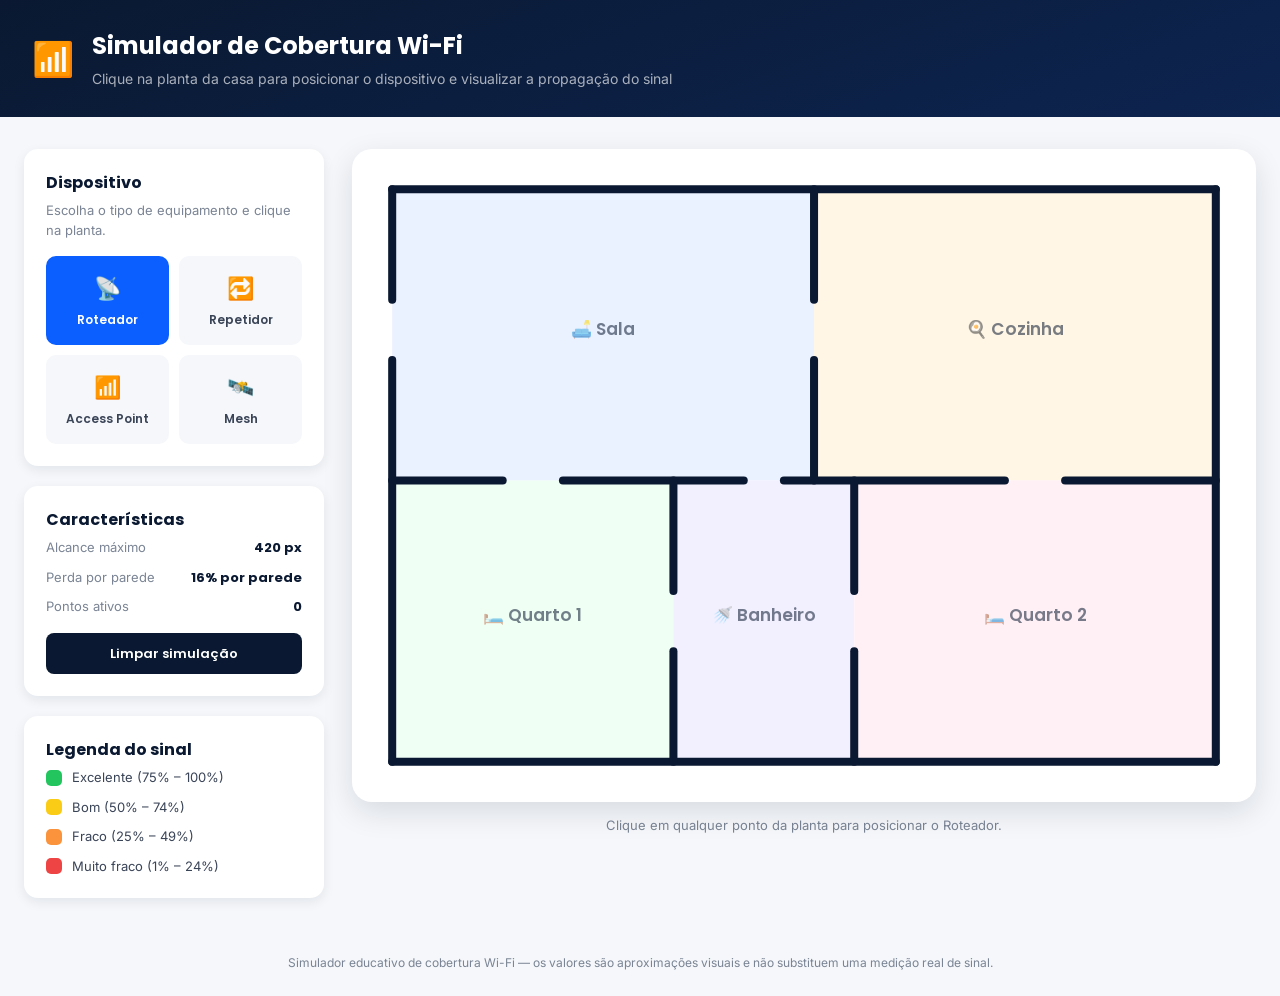
==== simulador-wifi/index.html @ d5f73949 "Tema escuro com marca, fotos reais e simulador de cobertura Wi-Fi - Hero e demais secoes em azul-mar" ====
<!DOCTYPE html>
<html lang="pt-BR">
<head>
    <meta charset="UTF-8">
    <meta name="viewport" content="width=device-width, initial-scale=1.0">
    <title>Simulador de Cobertura Wi-Fi | Planta da Casa</title>
    <meta name="description" content="Simulador interativo de cobertura de sinal Wi-Fi dentro de uma casa, com cálculo em tempo real baseado em distância e paredes atravessadas.">

    <link rel="preconnect" href="https://fonts.googleapis.com">
    <link rel="preconnect" href="https://fonts.gstatic.com" crossorigin>
    <link href="https://fonts.googleapis.com/css2?family=Inter:wght@400;500;600&family=Poppins:wght@600;700;800&display=swap" rel="stylesheet">

    <link rel="stylesheet" href="css/style.css">
</head>
<body>

    <!-- ===================== CABEÇALHO ===================== -->
    <header class="app-header">
        <div class="app-header__title">
            <span class="app-header__icon">📶</span>
            <div>
                <h1>Simulador de Cobertura Wi-Fi</h1>
                <p>Clique na planta da casa para posicionar o dispositivo e visualizar a propagação do sinal</p>
            </div>
        </div>
    </header>

    <!-- ===================== LAYOUT PRINCIPAL ===================== -->
    <main class="app-main">

        <!-- ---------- PAINEL LATERAL ---------- -->
        <aside class="panel">

            <section class="panel__group">
                <h2 class="panel__title">Dispositivo</h2>
                <p class="panel__hint">Escolha o tipo de equipamento e clique na planta.</p>

                <div class="device-selector" id="device-selector">
                    <button type="button" class="device-btn is-active" data-device="router">
                        <span class="device-btn__icon">📡</span>
                        <span class="device-btn__label">Roteador</span>
                    </button>
                    <button type="button" class="device-btn" data-device="repeater">
                        <span class="device-btn__icon">🔁</span>
                        <span class="device-btn__label">Repetidor</span>
                    </button>
                    <button type="button" class="device-btn" data-device="accesspoint">
                        <span class="device-btn__icon">📶</span>
                        <span class="device-btn__label">Access Point</span>
                    </button>
                    <button type="button" class="device-btn" data-device="mesh">
                        <span class="device-btn__icon">🛰️</span>
                        <span class="device-btn__label">Mesh</span>
                    </button>
                </div>

                <p class="panel__note" id="device-note">
                    No modo Mesh, cada clique adiciona um novo ponto de rede.
                </p>
            </section>

            <section class="panel__group">
                <h2 class="panel__title">Características</h2>
                <ul class="device-specs" id="device-specs">
                    <li><span>Alcance máximo</span><strong id="spec-range">—</strong></li>
                    <li><span>Perda por parede</span><strong id="spec-wallloss">—</strong></li>
                    <li><span>Pontos ativos</span><strong id="spec-nodes">0</strong></li>
                </ul>
                <button type="button" class="btn-clear" id="btn-clear">Limpar simulação</button>
            </section>

            <section class="panel__group">
                <h2 class="panel__title">Legenda do sinal</h2>
                <ul class="legend">
                    <li><span class="legend__swatch legend__swatch--excellent"></span> Excelente (75% – 100%)</li>
                    <li><span class="legend__swatch legend__swatch--good"></span> Bom (50% – 74%)</li>
                    <li><span class="legend__swatch legend__swatch--weak"></span> Fraco (25% – 49%)</li>
                    <li><span class="legend__swatch legend__swatch--veryweak"></span> Muito fraco (1% – 24%)</li>
                </ul>
            </section>

        </aside>

        <!-- ---------- ÁREA DA PLANTA ---------- -->
        <section class="stage">

            <div class="stage__viewport" id="stage-viewport">

                <!-- Camada 1 (fundo): piso dos cômodos e rótulos -->
                <svg id="house-svg-base" class="house-svg" viewBox="0 0 900 650" preserveAspectRatio="xMidYMid meet" xmlns="http://www.w3.org/2000/svg">
                    <g id="rooms-layer">
                        <rect class="room-floor room-floor--sala" x="40" y="40" width="420" height="290" rx="4"></rect>
                        <rect class="room-floor room-floor--cozinha" x="460" y="40" width="400" height="290" rx="4"></rect>
                        <rect class="room-floor room-floor--quarto1" x="40" y="330" width="280" height="280" rx="4"></rect>
                        <rect class="room-floor room-floor--banheiro" x="320" y="330" width="180" height="280" rx="4"></rect>
                        <rect class="room-floor room-floor--quarto2" x="500" y="330" width="360" height="280" rx="4"></rect>
                    </g>

                    <g id="labels-layer" class="labels-layer">
                        <text x="250" y="185" text-anchor="middle">🛋️ Sala</text>
                        <text x="660" y="185" text-anchor="middle">🍳 Cozinha</text>
                        <text x="180" y="470" text-anchor="middle">🛏️ Quarto 1</text>
                        <text x="410" y="470" text-anchor="middle">🚿 Banheiro</text>
                        <text x="680" y="470" text-anchor="middle">🛏️ Quarto 2</text>
                    </g>
                </svg>

                <!-- Camada 2 (meio): mapa de calor do sinal Wi-Fi -->
                <canvas id="heatmap-canvas" class="heatmap-canvas" width="900" height="650"></canvas>

                <!-- Camada 3 (frente): paredes e dispositivos, sempre visíveis sobre o mapa de calor -->
                <svg id="house-svg-overlay" class="house-svg" viewBox="0 0 900 650" preserveAspectRatio="xMidYMid meet" xmlns="http://www.w3.org/2000/svg">
                    <!-- Paredes: desenhadas dinamicamente pelo JavaScript a partir do array WALLS -->
                    <g id="walls-layer"></g>

                    <!-- Dispositivos posicionados pelo usuário -->
                    <g id="devices-layer"></g>
                </svg>

                <!-- Tooltip flutuante com a intensidade do sinal no ponto do cursor -->
                <div class="signal-tooltip" id="signal-tooltip" hidden></div>

            </div>

            <p class="stage__hint" id="stage-hint">Clique em qualquer ponto da planta para posicionar o Roteador.</p>
            <p class="stage__warning" id="stage-warning" hidden></p>

        </section>

    </main>

    <footer class="app-footer">
        <p>Simulador educativo de cobertura Wi-Fi — os valores são aproximações visuais e não substituem uma medição real de sinal.</p>
    </footer>

    <script src="js/script.js"></script>
</body>
</html>
---- simulador-wifi/css/style.css ----
/* =========================================================================
   SIMULADOR DE COBERTURA WI-FI
   Folha de estilos
   ========================================================================= */

/* ---------- RESET ---------- */
*,
*::before,
*::after {
    margin: 0;
    padding: 0;
    box-sizing: border-box;
}

/* ---------- VARIÁVEIS ---------- */
:root {
    --color-blue: #0B5FFF;
    --color-blue-dark: #0A1931;
    --color-gray-light: #F5F7FA;
    --color-white: #FFFFFF;
    --color-text: #3A4457;
    --color-text-light: #7A8494;

    /* Cores do mapa de calor */
    --signal-excellent: #22C55E;
    --signal-good: #FACC15;
    --signal-weak: #FB923C;
    --signal-veryweak: #EF4444;

    --font-heading: 'Poppins', sans-serif;
    --font-body: 'Inter', sans-serif;

    --shadow-sm: 0 4px 12px rgba(10, 25, 49, 0.08);
    --shadow-md: 0 10px 30px rgba(10, 25, 49, 0.12);

    --radius-md: 14px;
    --radius-lg: 20px;

    --transition: all 0.25s ease;
}

body {
    font-family: var(--font-body);
    background-color: var(--color-gray-light);
    color: var(--color-text);
    line-height: 1.5;
}

h1, h2 {
    font-family: var(--font-heading);
    color: var(--color-blue-dark);
}

button {
    font: inherit;
    cursor: pointer;
    border: none;
    background: none;
}

ul {
    list-style: none;
}

/* ---------- CABEÇALHO ---------- */
.app-header {
    background: linear-gradient(160deg, var(--color-blue-dark) 0%, #0d2450 100%);
    padding: 28px 32px;
}

.app-header__title {
    display: flex;
    align-items: center;
    gap: 18px;
    max-width: 1280px;
    margin: 0 auto;
}

.app-header__icon {
    font-size: 34px;
    flex-shrink: 0;
}

.app-header__title h1 {
    color: var(--color-white);
    font-size: 24px;
    font-weight: 700;
}

.app-header__title p {
    color: rgba(255, 255, 255, 0.65);
    font-size: 14px;
    margin-top: 4px;
}

/* ---------- LAYOUT PRINCIPAL ---------- */
.app-main {
    max-width: 1280px;
    margin: 0 auto;
    padding: 32px 24px;
    display: grid;
    grid-template-columns: 300px 1fr;
    gap: 28px;
    align-items: start;
}

/* ---------- PAINEL LATERAL ---------- */
.panel {
    display: flex;
    flex-direction: column;
    gap: 20px;
    position: sticky;
    top: 24px;
}

.panel__group {
    background-color: var(--color-white);
    border-radius: var(--radius-md);
    box-shadow: var(--shadow-sm);
    padding: 22px;
}

.panel__title {
    font-size: 16px;
    margin-bottom: 6px;
}

.panel__hint {
    font-size: 13px;
    color: var(--color-text-light);
    margin-bottom: 16px;
}

.panel__note {
    font-size: 12px;
    color: var(--color-blue);
    margin-top: 14px;
    background-color: rgba(11, 95, 255, 0.08);
    padding: 10px 12px;
    border-radius: 8px;
    display: none;
}

.panel__note.is-visible {
    display: block;
}

/* Seletor de dispositivo */
.device-selector {
    display: grid;
    grid-template-columns: 1fr 1fr;
    gap: 10px;
}

.device-btn {
    display: flex;
    flex-direction: column;
    align-items: center;
    gap: 6px;
    padding: 14px 8px;
    border-radius: 10px;
    border: 2px solid var(--color-gray-light);
    background-color: var(--color-gray-light);
    transition: var(--transition);
}

.device-btn__icon {
    font-size: 22px;
}

.device-btn__label {
    font-family: var(--font-heading);
    font-size: 12px;
    font-weight: 600;
    color: var(--color-text);
}

.device-btn:hover {
    border-color: var(--color-blue);
    transform: translateY(-2px);
}

.device-btn.is-active {
    background-color: var(--color-blue);
    border-color: var(--color-blue);
}

.device-btn.is-active .device-btn__label {
    color: var(--color-white);
}

/* Especificações do dispositivo ativo */
.device-specs {
    display: flex;
    flex-direction: column;
    gap: 10px;
    margin-bottom: 16px;
}

.device-specs li {
    display: flex;
    justify-content: space-between;
    align-items: center;
    font-size: 13px;
    color: var(--color-text-light);
}

.device-specs strong {
    color: var(--color-blue-dark);
    font-family: var(--font-heading);
    font-size: 13px;
}

.btn-clear {
    width: 100%;
    padding: 11px;
    border-radius: 8px;
    background-color: var(--color-blue-dark);
    color: var(--color-white);
    font-family: var(--font-heading);
    font-weight: 600;
    font-size: 13px;
    transition: var(--transition);
}

.btn-clear:hover {
    background-color: #0d2450;
    transform: translateY(-2px);
}

/* Legenda de cores */
.legend {
    display: flex;
    flex-direction: column;
    gap: 10px;
}

.legend li {
    display: flex;
    align-items: center;
    gap: 10px;
    font-size: 13px;
    color: var(--color-text);
}

.legend__swatch {
    width: 16px;
    height: 16px;
    border-radius: 5px;
    flex-shrink: 0;
}

.legend__swatch--excellent { background-color: var(--signal-excellent); }
.legend__swatch--good { background-color: var(--signal-good); }
.legend__swatch--weak { background-color: var(--signal-weak); }
.legend__swatch--veryweak { background-color: var(--signal-veryweak); }

/* ---------- ÁREA DA PLANTA ---------- */
.stage {
    display: flex;
    flex-direction: column;
    gap: 14px;
}

.stage__viewport {
    position: relative;
    width: 100%;
    aspect-ratio: 900 / 650;
    background-color: var(--color-white);
    border-radius: var(--radius-lg);
    box-shadow: var(--shadow-md);
    overflow: hidden;
    cursor: crosshair;
}

.house-svg,
.heatmap-canvas {
    position: absolute;
    inset: 0;
    width: 100%;
    height: 100%;
}

.heatmap-canvas {
    pointer-events: none;
    /* Suaviza os blocos do mapa de calor, criando um degradê mais orgânico */
    filter: blur(9px) saturate(1.15);
    mix-blend-mode: multiply;
}

/* Piso dos cômodos */
.room-floor {
    stroke: none;
}

.room-floor--sala { fill: #EAF1FF; }
.room-floor--cozinha { fill: #FFF6E5; }
.room-floor--quarto1 { fill: #F0FFF4; }
.room-floor--banheiro { fill: #F2F0FF; }
.room-floor--quarto2 { fill: #FFF0F5; }

/* Rótulos dos cômodos */
.labels-layer text {
    font-family: var(--font-heading);
    font-size: 17px;
    font-weight: 600;
    fill: var(--color-blue-dark);
    opacity: 0.55;
    user-select: none;
}

/* Paredes (geradas via JavaScript) */
.wall-line {
    stroke: var(--color-blue-dark);
    stroke-width: 8;
    stroke-linecap: round;
}

/* Dispositivos posicionados */
.device-marker__pulse {
    fill: none;
    stroke: var(--color-blue);
    stroke-width: 2;
    opacity: 0;
    animation: devicePulse 2.2s ease-out infinite;
}

.device-marker__core {
    fill: var(--color-blue-dark);
    stroke: var(--color-white);
    stroke-width: 3;
}

.device-marker__icon {
    font-size: 18px;
    text-anchor: middle;
    dominant-baseline: central;
    pointer-events: none;
}

/* Repetidor sem sinal do Roteador para amplificar */
.device-marker--inactive {
    opacity: 0.55;
}

.device-marker--inactive .device-marker__core {
    stroke-dasharray: 3 2;
}

@keyframes devicePulse {
    0% { r: 14; opacity: 0.6; }
    100% { r: 46; opacity: 0; }
}

/* Tooltip de intensidade de sinal */
.signal-tooltip {
    position: absolute;
    pointer-events: none;
    background-color: var(--color-blue-dark);
    color: var(--color-white);
    font-family: var(--font-heading);
    font-size: 12px;
    font-weight: 600;
    padding: 6px 12px;
    border-radius: 8px;
    transform: translate(-50%, -130%);
    white-space: nowrap;
    z-index: 5;
    box-shadow: var(--shadow-sm);
}

.stage__hint {
    text-align: center;
    font-size: 13px;
    color: var(--color-text-light);
}

.stage__warning {
    text-align: center;
    font-size: 13px;
    font-weight: 600;
    color: #DC2626;
    background-color: rgba(220, 38, 38, 0.08);
    border-radius: 8px;
    padding: 8px 14px;
}

.stage__warning[hidden] {
    display: none;
}

/* ---------- RODAPÉ ---------- */
.app-footer {
    text-align: center;
    padding: 24px;
    font-size: 12px;
    color: var(--color-text-light);
}

/* ---------- RESPONSIVIDADE ---------- */
@media (max-width: 900px) {
    .app-main {
        grid-template-columns: 1fr;
    }

    .panel {
        position: static;
        flex-direction: row;
        flex-wrap: wrap;
    }

    .panel__group {
        flex: 1 1 260px;
    }
}

@media (max-width: 560px) {
    .app-header {
        padding: 22px 18px;
    }

    .app-header__title h1 {
        font-size: 19px;
    }

    .app-main {
        padding: 20px 14px;
    }

    .device-selector {
        grid-template-columns: repeat(4, 1fr);
    }

    .device-btn__label {
        font-size: 10px;
    }
}
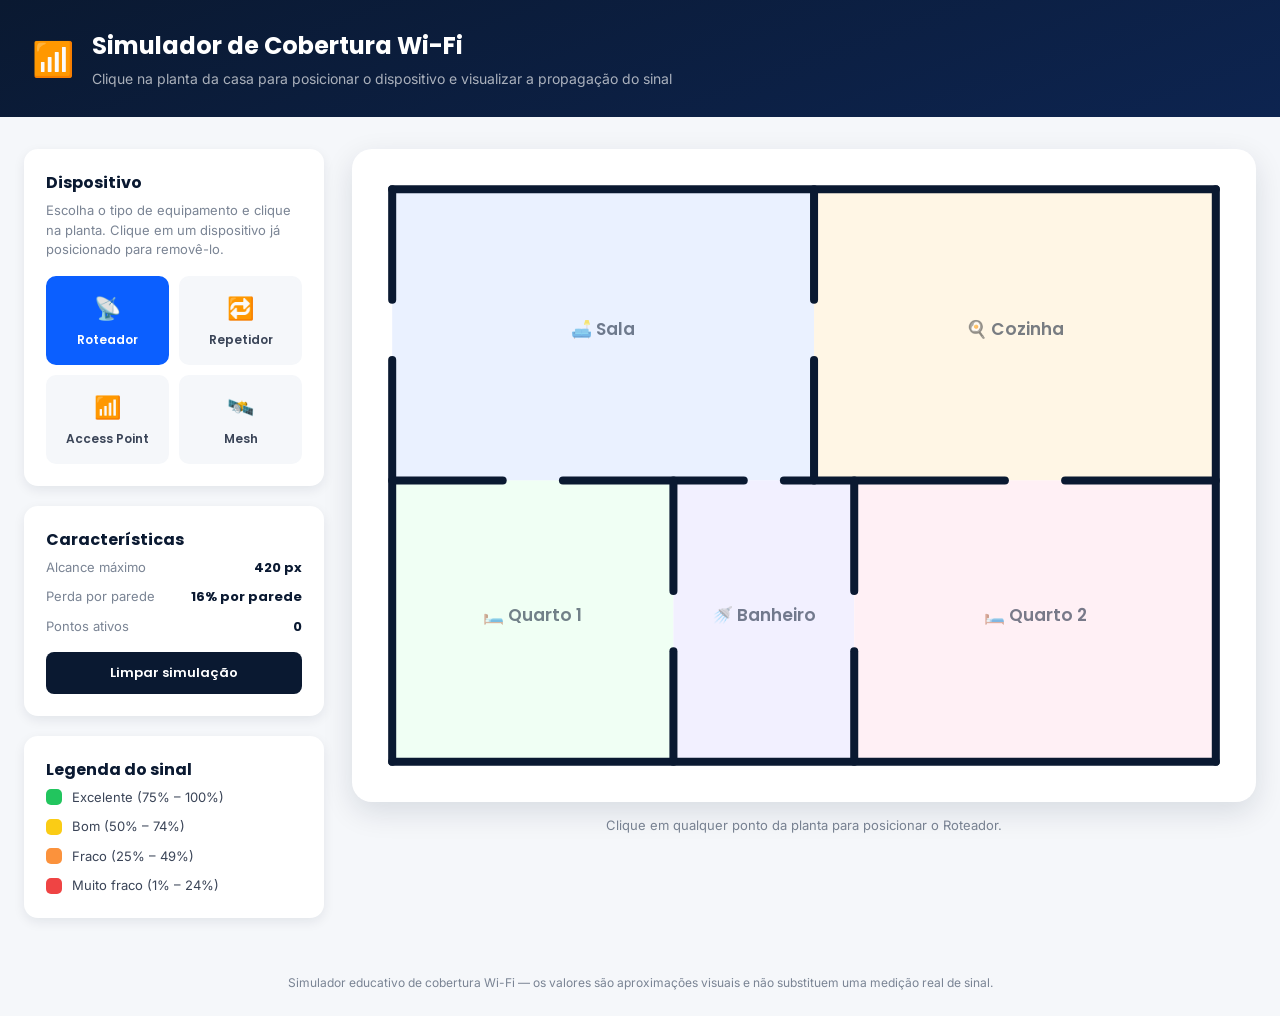
==== commit 90f24d69: "Link do simulador na navbar/rodape e melhorias no simulador Wi-Fi - Adiciona link "Simulador Wi-Fi" " ====
--- a/simulador-wifi/index.html
+++ b/simulador-wifi/index.html
@@ -33,7 +33,7 @@
 
             <section class="panel__group">
                 <h2 class="panel__title">Dispositivo</h2>
-                <p class="panel__hint">Escolha o tipo de equipamento e clique na planta.</p>
+                <p class="panel__hint">Escolha o tipo de equipamento e clique na planta. Clique em um dispositivo já posicionado para removê-lo.</p>
 
                 <div class="device-selector" id="device-selector">
                     <button type="button" class="device-btn is-active" data-device="router">
--- a/simulador-wifi/css/style.css
+++ b/simulador-wifi/css/style.css
@@ -317,6 +317,10 @@
 }
 
 /* Dispositivos posicionados */
+.device-marker {
+    cursor: pointer;
+}
+
 .device-marker__pulse {
     fill: none;
     stroke: var(--color-blue);
@@ -329,6 +333,12 @@
     fill: var(--color-blue-dark);
     stroke: var(--color-white);
     stroke-width: 3;
+    transition: var(--transition);
+}
+
+.device-marker:hover .device-marker__core {
+    fill: #EF4444;
+    stroke-width: 4;
 }
 
 .device-marker__icon {
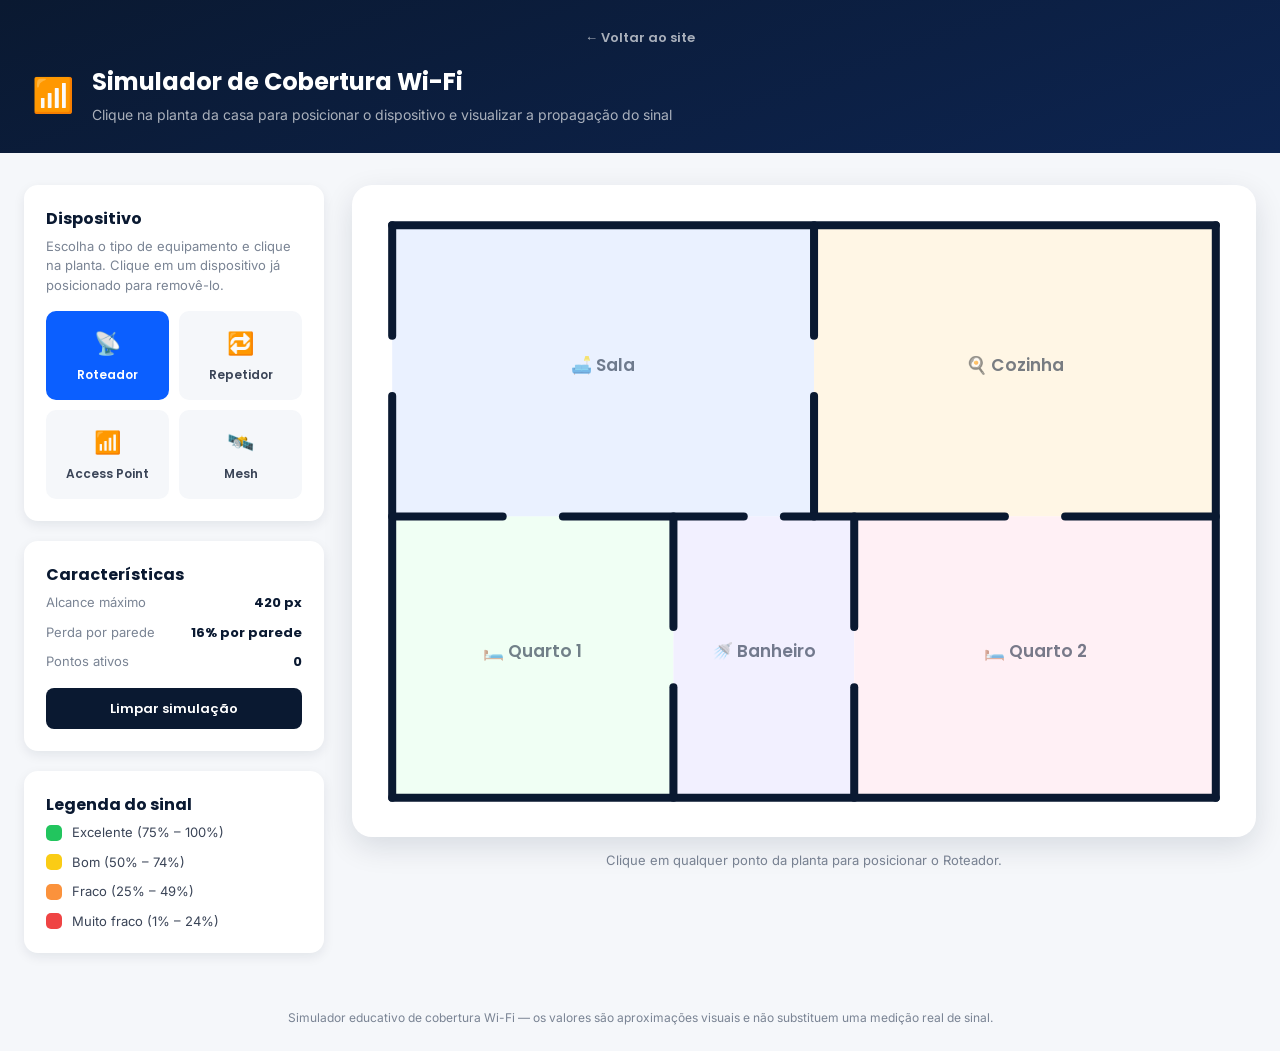
==== commit b0af3046: "Mobile first: reordena Hero, botoes maiores, fotos verticais, back no simulador Ajustes focados (sem" ====
--- a/simulador-wifi/index.html
+++ b/simulador-wifi/index.html
@@ -16,6 +16,7 @@
 
     <!-- ===================== CABEÇALHO ===================== -->
     <header class="app-header">
+        <a href="../index.html" class="app-header__back">← Voltar ao site</a>
         <div class="app-header__title">
             <span class="app-header__icon">📶</span>
             <div>
@@ -36,19 +37,19 @@
                 <p class="panel__hint">Escolha o tipo de equipamento e clique na planta. Clique em um dispositivo já posicionado para removê-lo.</p>
 
                 <div class="device-selector" id="device-selector">
-                    <button type="button" class="device-btn is-active" data-device="router">
+                    <button type="button" class="device-btn is-active" data-device="router" aria-pressed="true">
                         <span class="device-btn__icon">📡</span>
                         <span class="device-btn__label">Roteador</span>
                     </button>
-                    <button type="button" class="device-btn" data-device="repeater">
+                    <button type="button" class="device-btn" data-device="repeater" aria-pressed="false">
                         <span class="device-btn__icon">🔁</span>
                         <span class="device-btn__label">Repetidor</span>
                     </button>
-                    <button type="button" class="device-btn" data-device="accesspoint">
+                    <button type="button" class="device-btn" data-device="accesspoint" aria-pressed="false">
                         <span class="device-btn__icon">📶</span>
                         <span class="device-btn__label">Access Point</span>
                     </button>
-                    <button type="button" class="device-btn" data-device="mesh">
+                    <button type="button" class="device-btn" data-device="mesh" aria-pressed="false">
                         <span class="device-btn__icon">🛰️</span>
                         <span class="device-btn__label">Mesh</span>
                     </button>
--- a/simulador-wifi/css/style.css
+++ b/simulador-wifi/css/style.css
@@ -58,6 +58,13 @@
     background: none;
 }
 
+/* Foco visível para navegação por teclado (acessibilidade) */
+button:focus-visible {
+    outline: 2px solid var(--color-blue);
+    outline-offset: 3px;
+    border-radius: 4px;
+}
+
 ul {
     list-style: none;
 }
@@ -66,6 +73,27 @@
 .app-header {
     background: linear-gradient(160deg, var(--color-blue-dark) 0%, #0d2450 100%);
     padding: 28px 32px;
+}
+
+.app-header__back {
+    display: flex;
+    align-items: center;
+    gap: 6px;
+    width: fit-content;
+    max-width: 1280px;
+    margin: 0 auto 16px;
+    padding: 0;
+    color: rgba(255, 255, 255, 0.65);
+    font-family: var(--font-heading);
+    font-size: 13px;
+    font-weight: 600;
+    text-decoration: none;
+    transition: color 0.2s ease;
+}
+
+.app-header__back:hover,
+.app-header__back:focus-visible {
+    color: var(--color-white);
 }
 
 .app-header__title {
